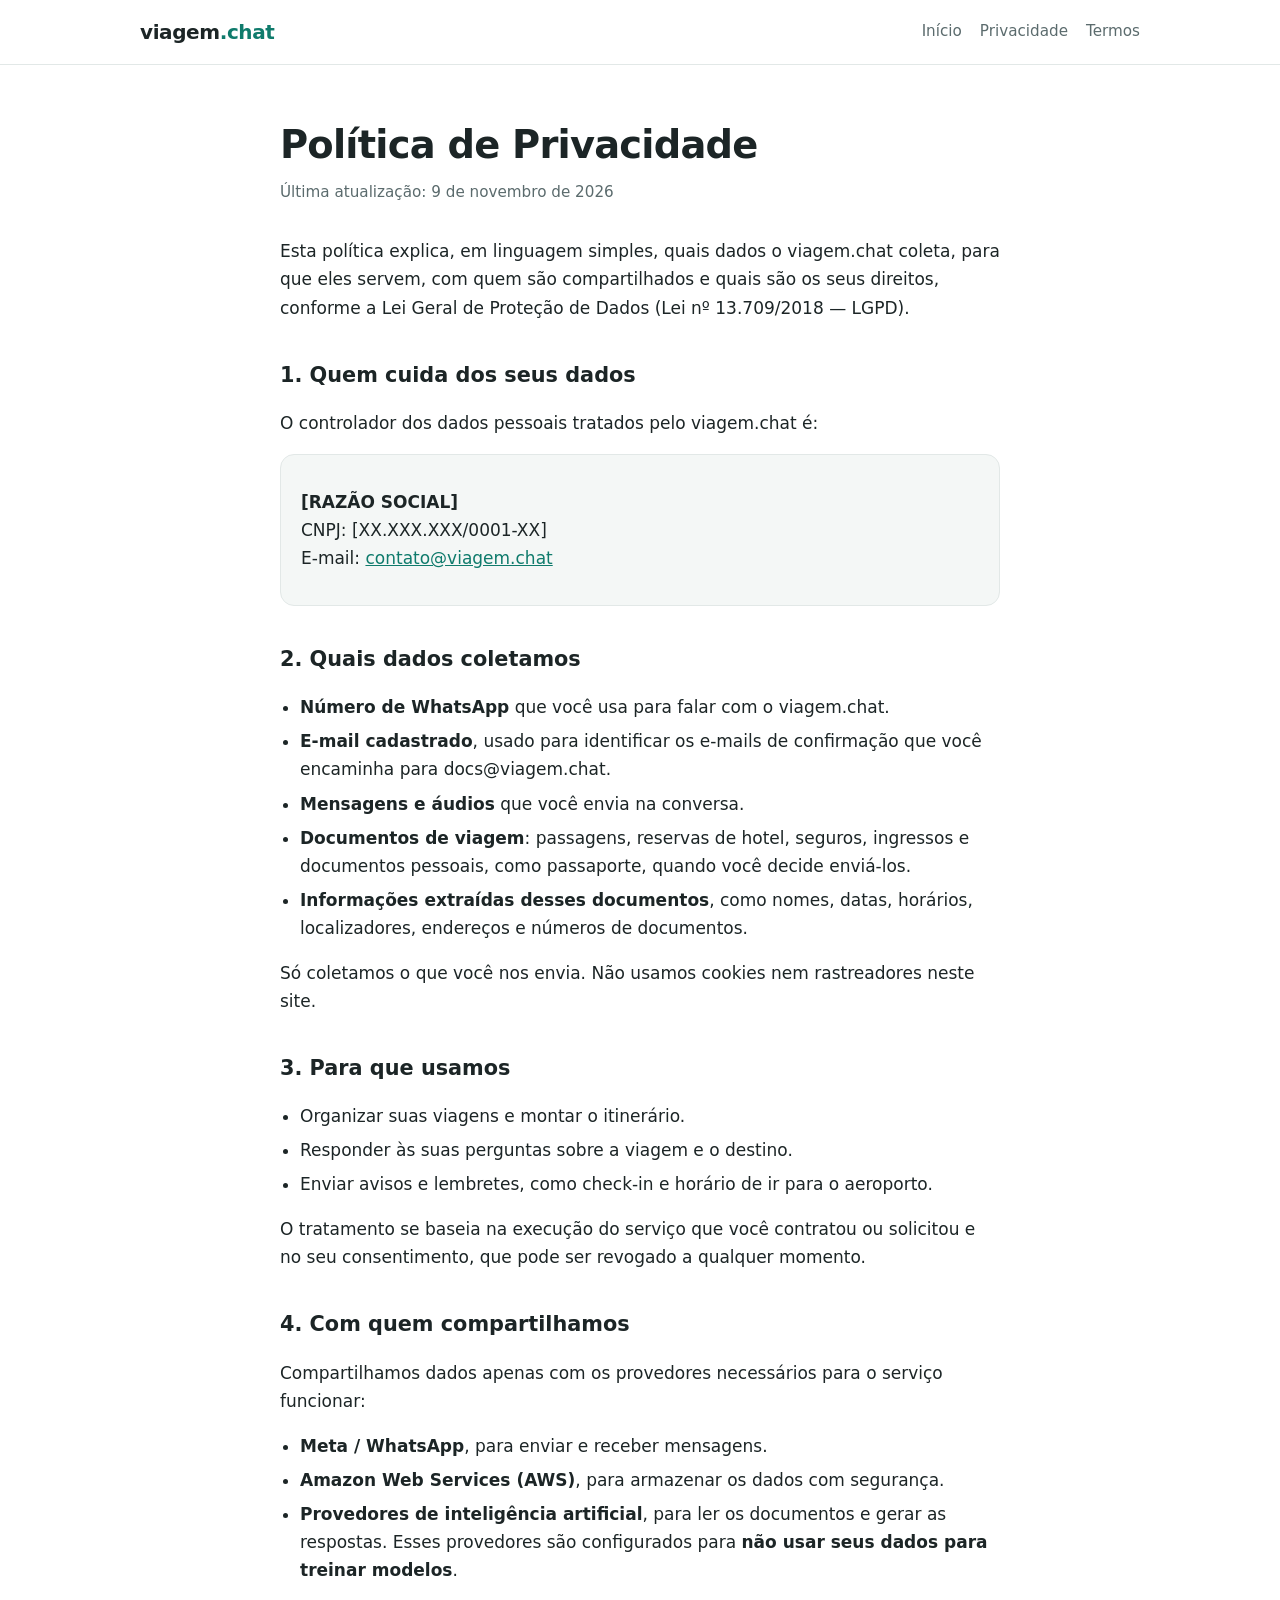
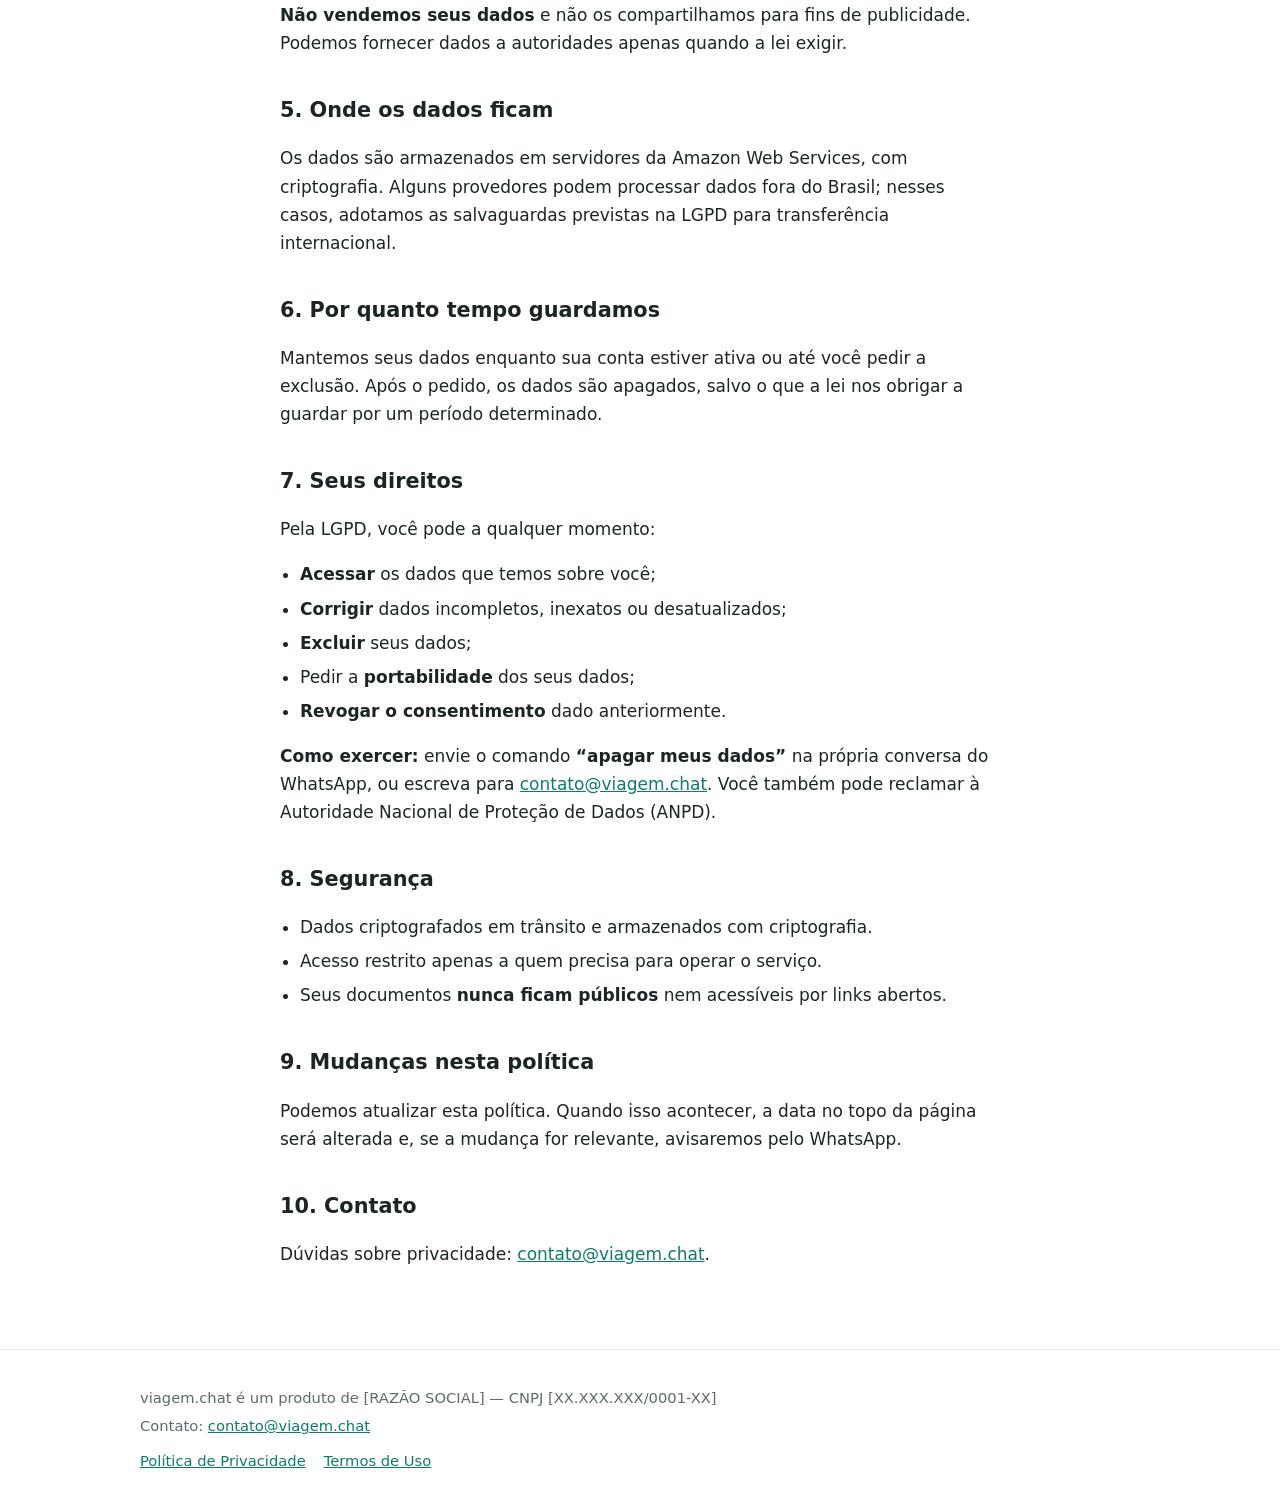
==== privacidade.html @ 5650f50a "1st version" ====
<!doctype html>
<html lang="pt-BR">
<head>
  <meta charset="utf-8">
  <meta name="viewport" content="width=device-width, initial-scale=1">
  <title>Política de Privacidade — viagem.chat</title>
  <meta name="description" content="Como o viagem.chat coleta, usa, armazena e protege seus dados pessoais, de acordo com a LGPD.">
  <link rel="stylesheet" href="style.css">
</head>
<body>

  <header class="site-header">
    <div class="container">
      <a class="logo" href="index.html">viagem<span>.chat</span></a>
      <nav class="site-nav" aria-label="Navegação principal">
        <a href="index.html">Início</a>
        <a href="privacidade.html" aria-current="page">Privacidade</a>
        <a href="termos.html">Termos</a>
      </nav>
    </div>
  </header>

  <main class="container legal">
    <h1>Política de Privacidade</h1>
    <!-- Atualize esta data sempre que o texto mudar -->
    <p class="updated">Última atualização: 9 de novembro de 2026</p>

    <p>Esta política explica, em linguagem simples, quais dados o viagem.chat coleta, para que eles servem, com quem são compartilhados e quais são os seus direitos, conforme a Lei Geral de Proteção de Dados (Lei nº 13.709/2018 — LGPD).</p>

    <h2>1. Quem cuida dos seus dados</h2>
    <p>O controlador dos dados pessoais tratados pelo viagem.chat é:</p>
    <div class="box">
      <p><strong>[RAZÃO SOCIAL]</strong><br>
      CNPJ: [XX.XXX.XXX/0001-XX]<br>
      E-mail: <a href="mailto:contato@viagem.chat">contato@viagem.chat</a></p>
    </div>

    <h2>2. Quais dados coletamos</h2>
    <ul>
      <li><strong>Número de WhatsApp</strong> que você usa para falar com o viagem.chat.</li>
      <li><strong>E-mail cadastrado</strong>, usado para identificar os e-mails de confirmação que você encaminha para docs@viagem.chat.</li>
      <li><strong>Mensagens e áudios</strong> que você envia na conversa.</li>
      <li><strong>Documentos de viagem</strong>: passagens, reservas de hotel, seguros, ingressos e documentos pessoais, como passaporte, quando você decide enviá-los.</li>
      <li><strong>Informações extraídas desses documentos</strong>, como nomes, datas, horários, localizadores, endereços e números de documentos.</li>
    </ul>
    <p>Só coletamos o que você nos envia. Não usamos cookies nem rastreadores neste site.</p>

    <h2>3. Para que usamos</h2>
    <ul>
      <li>Organizar suas viagens e montar o itinerário.</li>
      <li>Responder às suas perguntas sobre a viagem e o destino.</li>
      <li>Enviar avisos e lembretes, como check-in e horário de ir para o aeroporto.</li>
    </ul>
    <p>O tratamento se baseia na execução do serviço que você contratou ou solicitou e no seu consentimento, que pode ser revogado a qualquer momento.</p>

    <h2>4. Com quem compartilhamos</h2>
    <p>Compartilhamos dados apenas com os provedores necessários para o serviço funcionar:</p>
    <ul>
      <li><strong>Meta / WhatsApp</strong>, para enviar e receber mensagens.</li>
      <li><strong>Amazon Web Services (AWS)</strong>, para armazenar os dados com segurança.</li>
      <li><strong>Provedores de inteligência artificial</strong>, para ler os documentos e gerar as respostas. Esses provedores são configurados para <strong>não usar seus dados para treinar modelos</strong>.</li>
    </ul>
    <p><strong>Não vendemos seus dados</strong> e não os compartilhamos para fins de publicidade. Podemos fornecer dados a autoridades apenas quando a lei exigir.</p>

    <h2>5. Onde os dados ficam</h2>
    <p>Os dados são armazenados em servidores da Amazon Web Services, com criptografia. Alguns provedores podem processar dados fora do Brasil; nesses casos, adotamos as salvaguardas previstas na LGPD para transferência internacional.</p>

    <h2>6. Por quanto tempo guardamos</h2>
    <p>Mantemos seus dados enquanto sua conta estiver ativa ou até você pedir a exclusão. Após o pedido, os dados são apagados, salvo o que a lei nos obrigar a guardar por um período determinado.</p>

    <h2>7. Seus direitos</h2>
    <p>Pela LGPD, você pode a qualquer momento:</p>
    <ul>
      <li><strong>Acessar</strong> os dados que temos sobre você;</li>
      <li><strong>Corrigir</strong> dados incompletos, inexatos ou desatualizados;</li>
      <li><strong>Excluir</strong> seus dados;</li>
      <li>Pedir a <strong>portabilidade</strong> dos seus dados;</li>
      <li><strong>Revogar o consentimento</strong> dado anteriormente.</li>
    </ul>
    <p><strong>Como exercer:</strong> envie o comando <strong>“apagar meus dados”</strong> na própria conversa do WhatsApp, ou escreva para <a href="mailto:contato@viagem.chat">contato@viagem.chat</a>. Você também pode reclamar à Autoridade Nacional de Proteção de Dados (ANPD).</p>

    <h2>8. Segurança</h2>
    <ul>
      <li>Dados criptografados em trânsito e armazenados com criptografia.</li>
      <li>Acesso restrito apenas a quem precisa para operar o serviço.</li>
      <li>Seus documentos <strong>nunca ficam públicos</strong> nem acessíveis por links abertos.</li>
    </ul>

    <h2>9. Mudanças nesta política</h2>
    <p>Podemos atualizar esta política. Quando isso acontecer, a data no topo da página será alterada e, se a mudança for relevante, avisaremos pelo WhatsApp.</p>

    <h2>10. Contato</h2>
    <p>Dúvidas sobre privacidade: <a href="mailto:contato@viagem.chat">contato@viagem.chat</a>.</p>
  </main>

  <footer class="site-footer">
    <div class="container">
      <p>viagem.chat é um produto de [RAZÃO SOCIAL] — CNPJ [XX.XXX.XXX/0001-XX]</p>
      <p>Contato: <a href="mailto:contato@viagem.chat">contato@viagem.chat</a></p>
      <nav aria-label="Links legais">
        <a href="privacidade.html">Política de Privacidade</a>
        <a href="termos.html">Termos de Uso</a>
      </nav>
    </div>
  </footer>

</body>
</html>
---- style.css ----
/* viagem.chat — estilo único do site. Sem frameworks, sem dependências externas. */

:root {
  --bg: #ffffff;
  --bg-soft: #f4f7f6;
  --text: #1c2526;
  --muted: #5b6b6d;
  --border: #e2e8e7;
  --brand: #0f7b6c;
  --brand-dark: #0b5e53;
  --accent: #25d366; /* verde WhatsApp */
  --radius: 14px;
  --max: 1040px;
}

@media (prefers-color-scheme: dark) {
  :root {
    --bg: #111716;
    --bg-soft: #18201f;
    --text: #e8eeed;
    --muted: #a3b2b0;
    --border: #2a3533;
    --brand: #3cc2ad;
    --brand-dark: #5fd4c1;
  }
}

*,
*::before,
*::after {
  box-sizing: border-box;
}

html {
  -webkit-text-size-adjust: 100%;
}

body {
  margin: 0;
  background: var(--bg);
  color: var(--text);
  font-family: system-ui, -apple-system, "Segoe UI", Roboto, "Helvetica Neue", Arial, sans-serif;
  font-size: 1.0625rem;
  line-height: 1.65;
}

a {
  color: var(--brand);
}

a:hover {
  color: var(--brand-dark);
}

.container {
  max-width: var(--max);
  margin: 0 auto;
  padding: 0 20px;
}

/* Cabeçalho */
.site-header {
  border-bottom: 1px solid var(--border);
}

.site-header .container {
  display: flex;
  align-items: center;
  justify-content: space-between;
  gap: 16px;
  min-height: 64px;
  flex-wrap: wrap;
}

.logo {
  font-weight: 800;
  font-size: 1.25rem;
  letter-spacing: -0.02em;
  color: var(--text);
  text-decoration: none;
}

.logo span {
  color: var(--brand);
}

.site-nav {
  display: flex;
  gap: 18px;
  font-size: 0.95rem;
}

.site-nav a {
  color: var(--muted);
  text-decoration: none;
}

.site-nav a:hover {
  color: var(--text);
}

/* Hero */
.hero {
  padding: 72px 0 64px;
  text-align: center;
  background: linear-gradient(180deg, var(--bg-soft) 0%, var(--bg) 100%);
}

.hero h1 {
  font-size: clamp(2rem, 5vw, 3.25rem);
  line-height: 1.15;
  letter-spacing: -0.03em;
  margin: 0 0 16px;
}

.hero p {
  font-size: clamp(1.05rem, 2.2vw, 1.3rem);
  color: var(--muted);
  max-width: 640px;
  margin: 0 auto 32px;
}

.btn {
  display: inline-block;
  background: var(--accent);
  color: #0b2b1a;
  font-weight: 700;
  text-decoration: none;
  padding: 14px 26px;
  border-radius: 999px;
  box-shadow: 0 6px 18px rgba(37, 211, 102, 0.28);
  transition: transform 0.15s ease, box-shadow 0.15s ease;
}

.btn:hover {
  color: #0b2b1a;
  transform: translateY(-1px);
  box-shadow: 0 8px 22px rgba(37, 211, 102, 0.36);
}

.hero small {
  display: block;
  margin-top: 14px;
  color: var(--muted);
  font-size: 0.9rem;
}

/* Seções */
section {
  padding: 56px 0;
}

section h2 {
  font-size: clamp(1.5rem, 3.5vw, 2rem);
  letter-spacing: -0.02em;
  text-align: center;
  margin: 0 0 36px;
}

.grid {
  display: grid;
  gap: 20px;
  grid-template-columns: repeat(auto-fit, minmax(220px, 1fr));
}

.card {
  background: var(--bg-soft);
  border: 1px solid var(--border);
  border-radius: var(--radius);
  padding: 24px;
}

.card h3 {
  margin: 0 0 8px;
  font-size: 1.15rem;
}

.card p {
  margin: 0;
  color: var(--muted);
}

.step-num {
  display: inline-flex;
  align-items: center;
  justify-content: center;
  width: 36px;
  height: 36px;
  border-radius: 50%;
  background: var(--brand);
  color: #fff;
  font-weight: 700;
  margin-bottom: 12px;
}

.icon {
  font-size: 1.75rem;
  line-height: 1;
  margin-bottom: 12px;
  display: block;
}

.cta {
  text-align: center;
  background: var(--bg-soft);
  border-top: 1px solid var(--border);
}

.cta p {
  color: var(--muted);
  margin: -20px auto 28px;
  max-width: 560px;
}

/* Páginas de texto (privacidade, termos) */
.legal {
  max-width: 760px;
  padding: 48px 20px 64px;
}

.legal h1 {
  font-size: clamp(1.75rem, 4vw, 2.4rem);
  letter-spacing: -0.02em;
  margin: 0 0 4px;
}

.legal .updated {
  color: var(--muted);
  margin: 0 0 32px;
  font-size: 0.95rem;
}

.legal h2 {
  font-size: 1.3rem;
  margin: 36px 0 10px;
  text-align: left;
}

.legal ul {
  padding-left: 1.25rem;
}

.legal li {
  margin-bottom: 6px;
}

.legal .box {
  background: var(--bg-soft);
  border: 1px solid var(--border);
  border-radius: var(--radius);
  padding: 16px 20px;
}

/* Rodapé */
.site-footer {
  border-top: 1px solid var(--border);
  padding: 32px 0;
  font-size: 0.92rem;
  color: var(--muted);
}

.site-footer p {
  margin: 4px 0;
}

.site-footer nav {
  margin-top: 10px;
  display: flex;
  gap: 18px;
  flex-wrap: wrap;
}

@media (max-width: 560px) {
  .hero {
    padding: 52px 0 44px;
  }

  section {
    padding: 44px 0;
  }

  .site-nav {
    gap: 14px;
  }
}
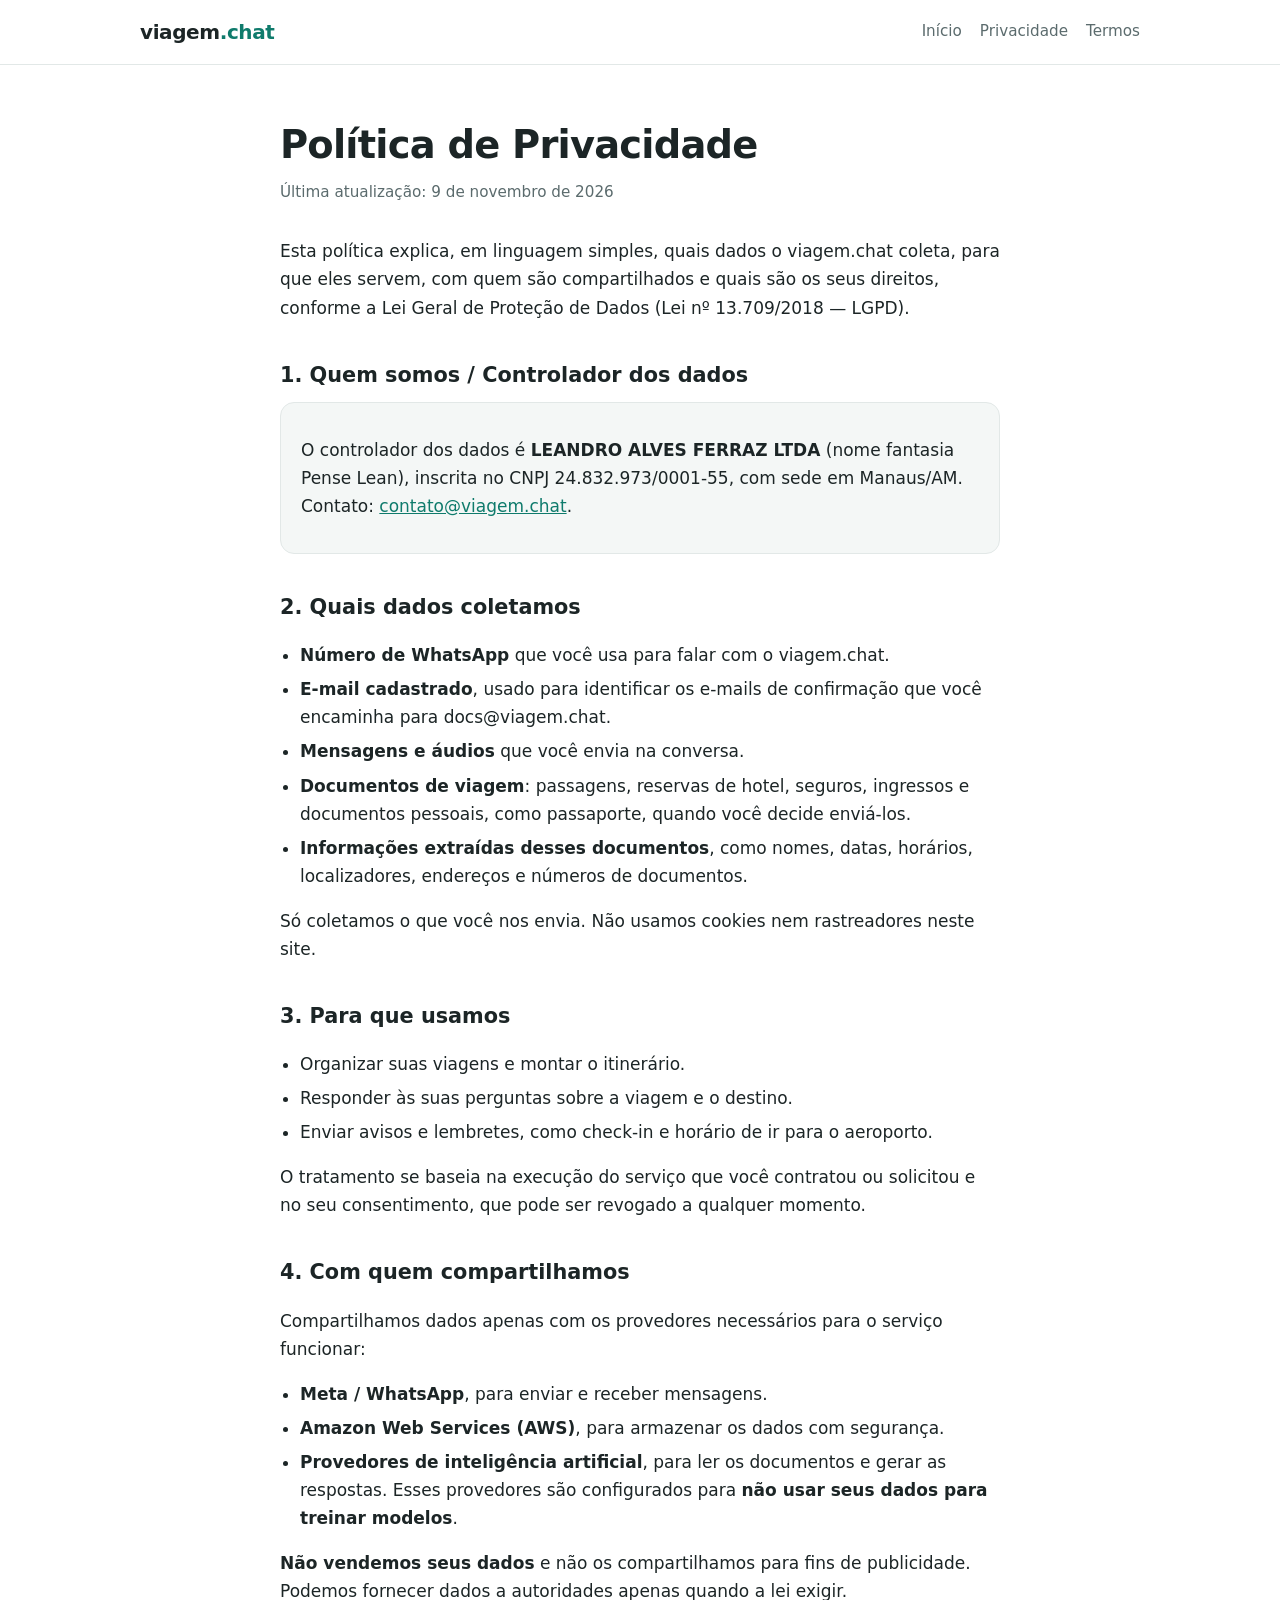
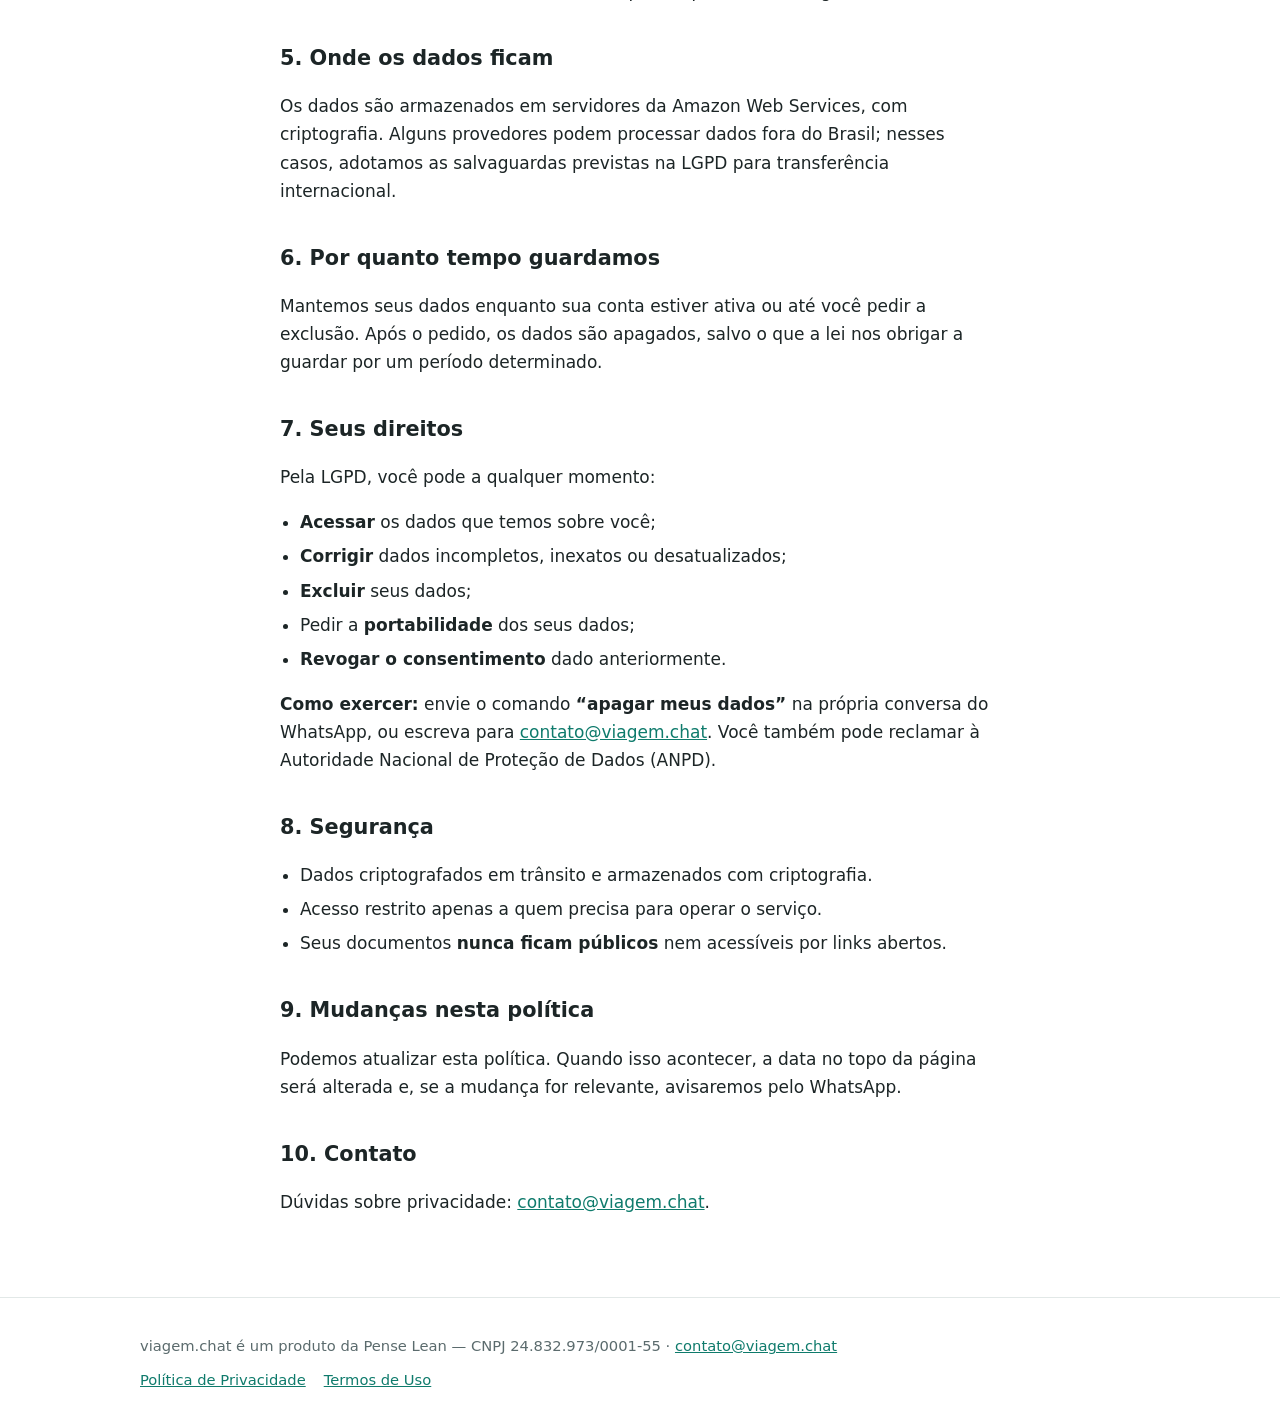
==== commit 3bdf9a10: "adding razao social" ====
--- a/privacidade.html
+++ b/privacidade.html
@@ -27,12 +27,9 @@
 
     <p>Esta política explica, em linguagem simples, quais dados o viagem.chat coleta, para que eles servem, com quem são compartilhados e quais são os seus direitos, conforme a Lei Geral de Proteção de Dados (Lei nº 13.709/2018 — LGPD).</p>
 
-    <h2>1. Quem cuida dos seus dados</h2>
-    <p>O controlador dos dados pessoais tratados pelo viagem.chat é:</p>
+    <h2>1. Quem somos / Controlador dos dados</h2>
     <div class="box">
-      <p><strong>[RAZÃO SOCIAL]</strong><br>
-      CNPJ: [XX.XXX.XXX/0001-XX]<br>
-      E-mail: <a href="mailto:contato@viagem.chat">contato@viagem.chat</a></p>
+      <p>O controlador dos dados é <strong>LEANDRO ALVES FERRAZ LTDA</strong> (nome fantasia Pense Lean), inscrita no CNPJ 24.832.973/0001-55, com sede em Manaus/AM. Contato: <a href="mailto:contato@viagem.chat">contato@viagem.chat</a>.</p>
     </div>
 
     <h2>2. Quais dados coletamos</h2>
@@ -95,8 +92,7 @@
 
   <footer class="site-footer">
     <div class="container">
-      <p>viagem.chat é um produto de [RAZÃO SOCIAL] — CNPJ [XX.XXX.XXX/0001-XX]</p>
-      <p>Contato: <a href="mailto:contato@viagem.chat">contato@viagem.chat</a></p>
+      <p>viagem.chat é um produto da Pense Lean — CNPJ 24.832.973/0001-55 · <a href="mailto:contato@viagem.chat">contato@viagem.chat</a></p>
       <nav aria-label="Links legais">
         <a href="privacidade.html">Política de Privacidade</a>
         <a href="termos.html">Termos de Uso</a>
